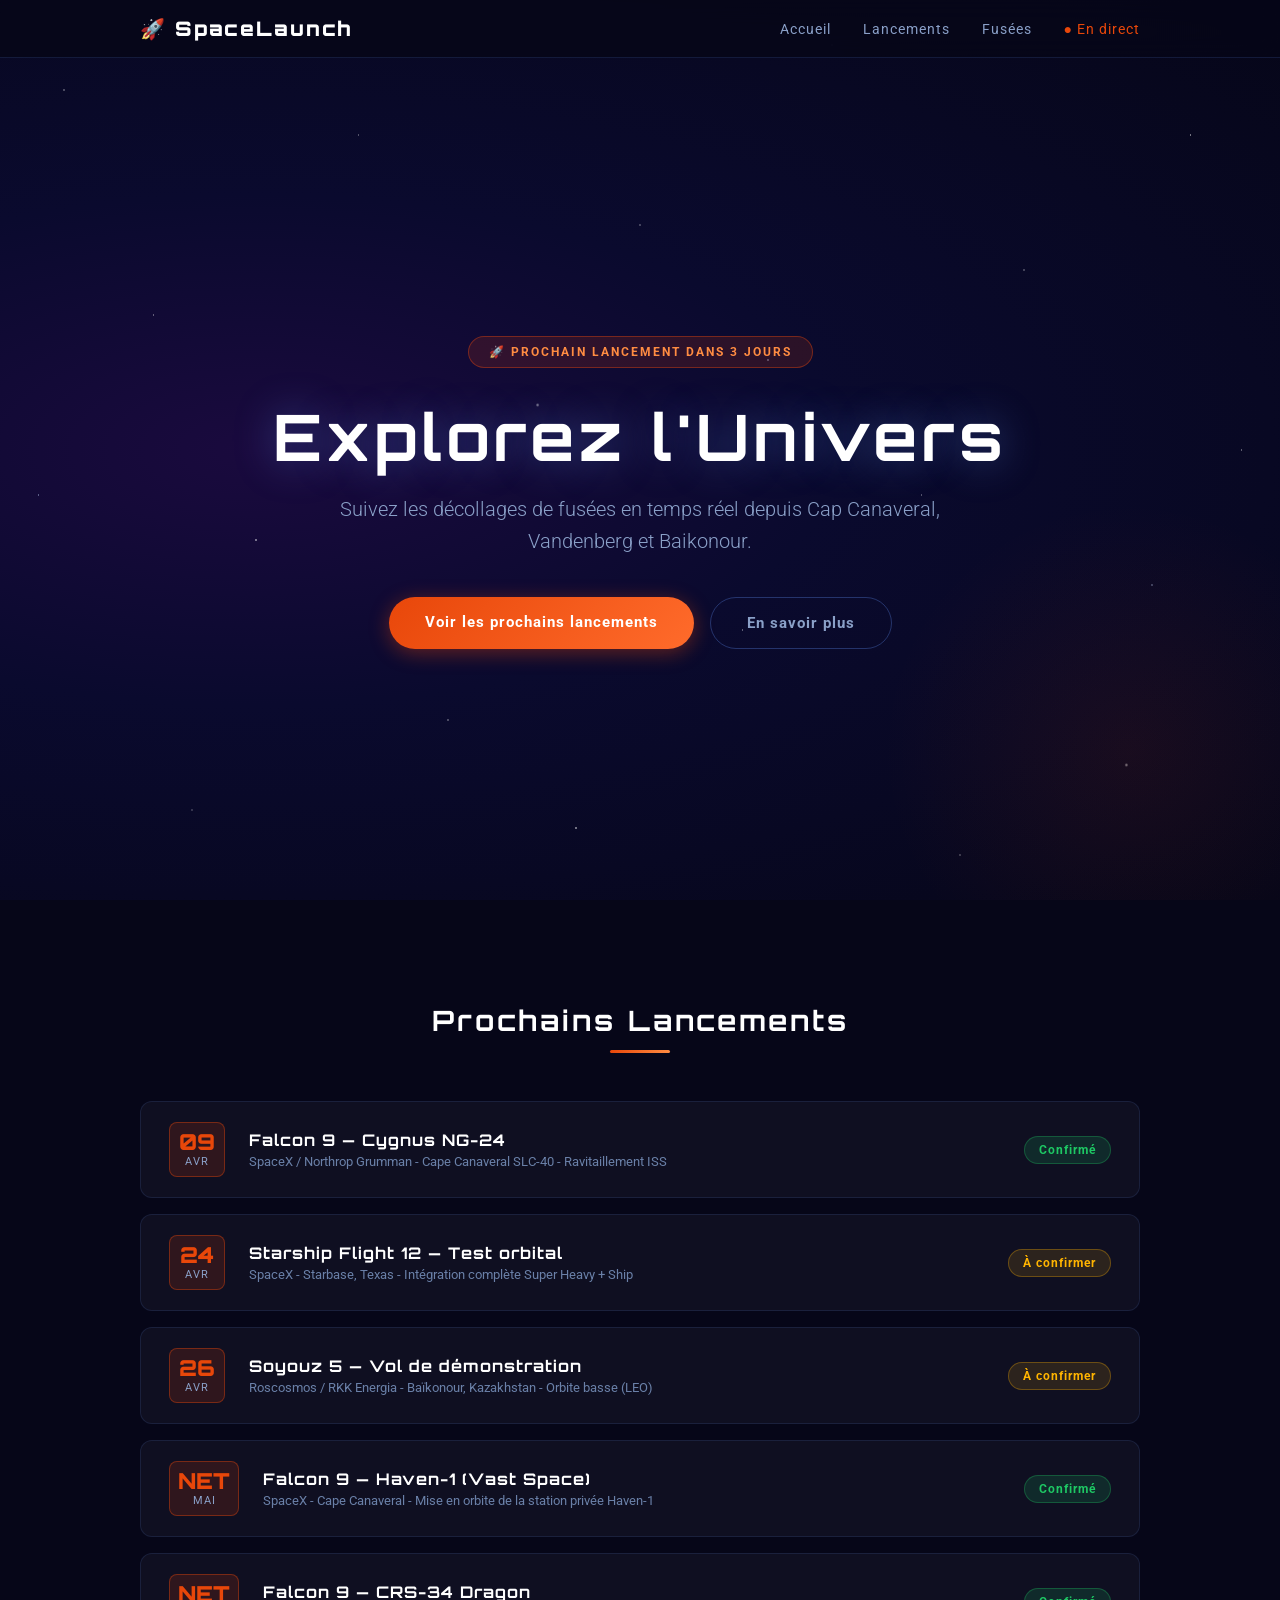
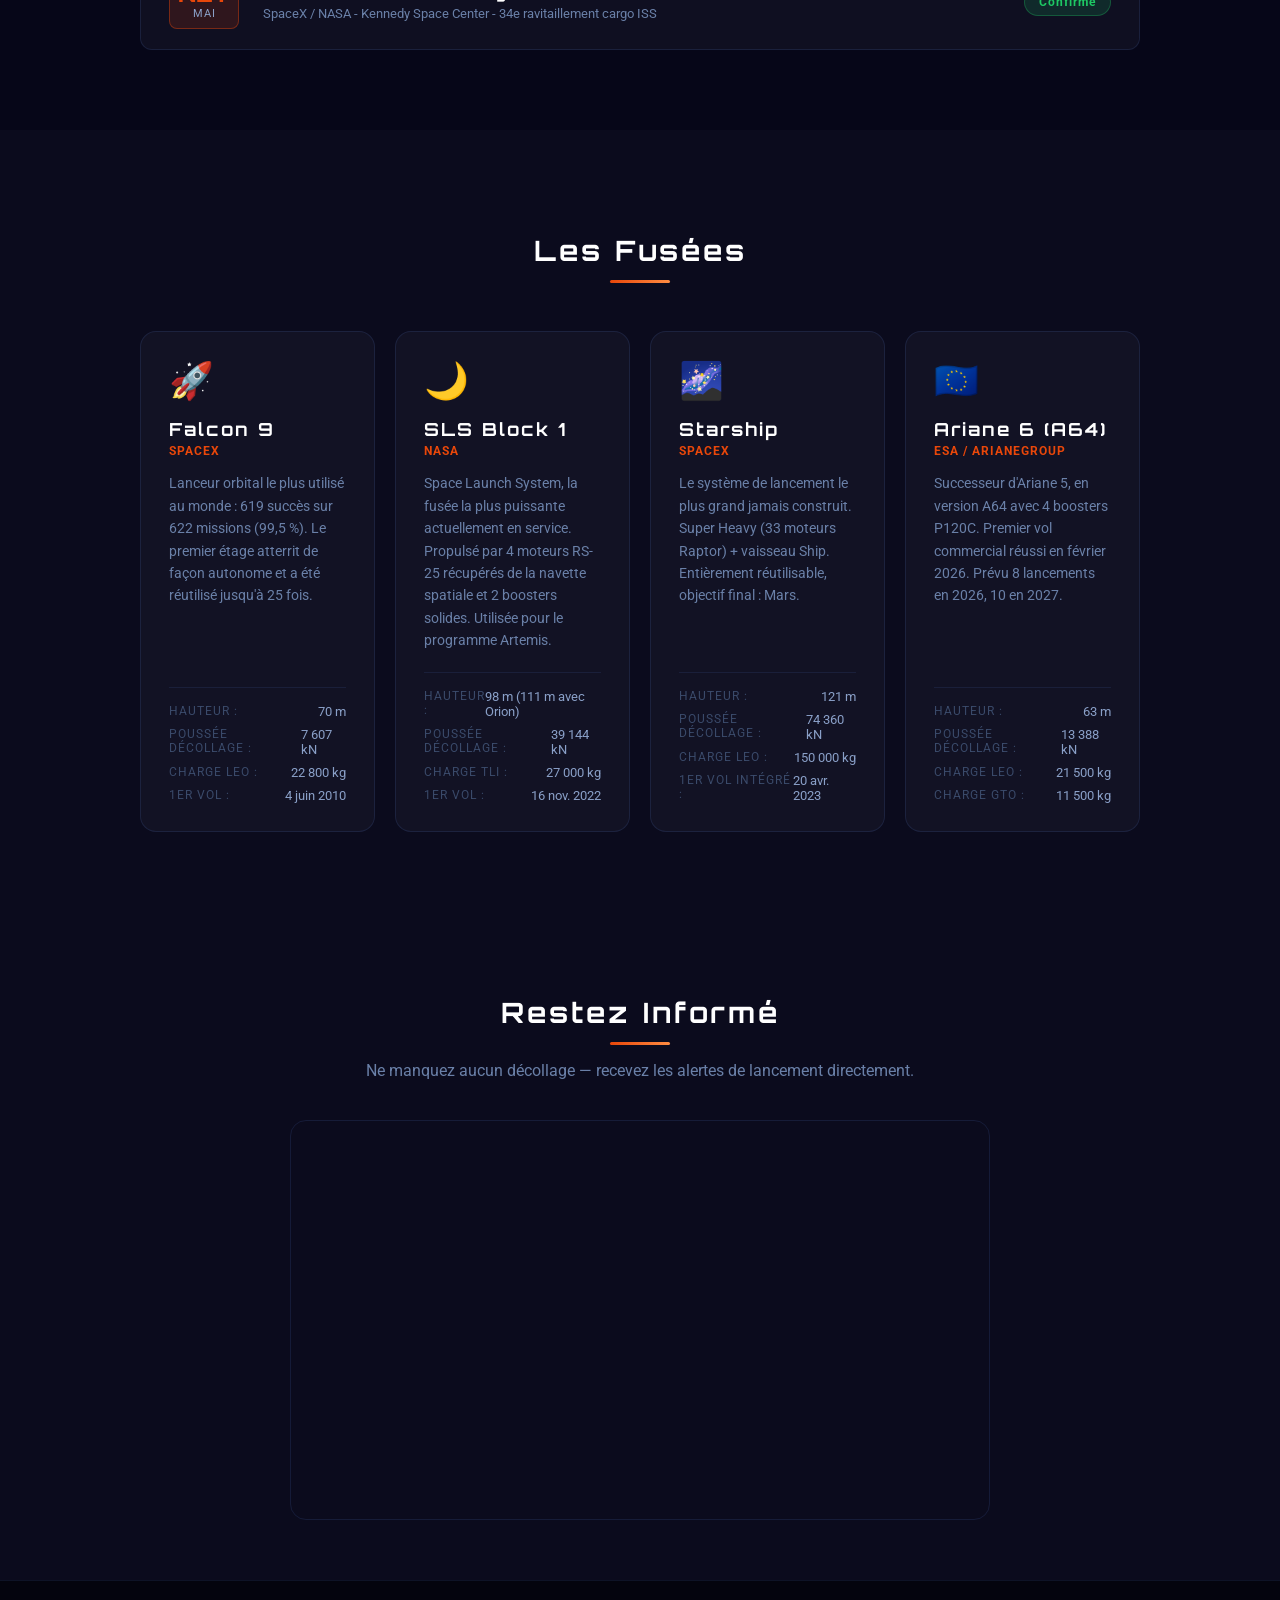
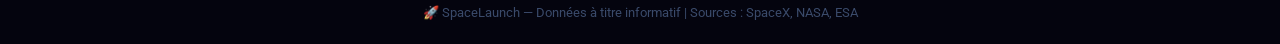
==== startup/Index.html @ 6f8156a2 "Add files via upload" ====
<!DOCTYPE html>
<html lang="fr">
<head>
  <meta charset="UTF-8">
  <meta name="viewport" content="width=device-width, initial-scale=1.0">
  <title>SpaceLaunch - Décollages de Fusées</title>
  <link rel="stylesheet" href="css/style.css">
  <script src="https://embed.typeform.com/next/embed.js"></script>
</head>
<body>

  <!-- navbar -->
  <nav class="navbar">
    <div class="container nav-inner">
      <span class="logo">&#128640; SpaceLaunch</span>
      <ul class="nav-links">
        <li><a href="#accueil">Accueil</a></li>
        <li><a href="#lancements">Lancements</a></li>
        <li><a href="#fusees">Fusées</a></li>
        <li><a href="#" class="nav-live">&#9679; En direct</a></li>
      </ul>
    </div>
  </nav>

  <!-- section principale / hero -->
  <section class="hero" id="accueil">
    <div class="hero-stars"></div>
    <div class="container hero-content">
      <p class="hero-badge">&#128640; PROCHAIN LANCEMENT DANS 3 JOURS</p>
      <h1>Explorez l'Univers</h1>
      <h2>Suivez les décollages de fusées en temps réel depuis Cap Canaveral, Vandenberg et Baikonour.</h2>
      <div class="hero-buttons">
        <a href="#lancements" class="btn-primary">Voir les prochains lancements</a>
        <a href="#fusees" class="btn-secondary">En savoir plus</a>
      </div>
    </div>
  </section>

  <!-- liste des prochains lancements -->
  <section class="launches" id="lancements">
    <div class="container">
      <h2 class="section-title">Prochains Lancements</h2>
      <div class="launch-list">

        <div class="launch-item">
          <div class="launch-date">
            <span class="day">09</span>
            <span class="month">AVR</span>
          </div>
          <div class="launch-info">
            <h3>Falcon 9 — Cygnus NG-24</h3>
            <p>SpaceX / Northrop Grumman - Cape Canaveral SLC-40 - Ravitaillement ISS</p>
          </div>
          <span class="launch-status confirmed">Confirmé</span>
        </div>

        <div class="launch-item">
          <div class="launch-date">
            <span class="day">24</span>
            <span class="month">AVR</span>
          </div>
          <div class="launch-info">
            <h3>Starship Flight 12 — Test orbital</h3>
            <p>SpaceX - Starbase, Texas - Intégration complète Super Heavy + Ship</p>
          </div>
          <span class="launch-status tbd">À confirmer</span>
        </div>

        <div class="launch-item">
          <div class="launch-date">
            <span class="day">26</span>
            <span class="month">AVR</span>
          </div>
          <div class="launch-info">
            <h3>Soyouz 5 — Vol de démonstration</h3>
            <p>Roscosmos / RKK Energia - Baïkonour, Kazakhstan - Orbite basse (LEO)</p>
          </div>
          <span class="launch-status tbd">À confirmer</span>
        </div>

        <div class="launch-item">
          <div class="launch-date">
            <span class="day">NET</span>
            <span class="month">MAI</span>
          </div>
          <div class="launch-info">
            <h3>Falcon 9 — Haven-1 (Vast Space)</h3>
            <p>SpaceX - Cape Canaveral - Mise en orbite de la station privée Haven-1</p>
          </div>
          <span class="launch-status confirmed">Confirmé</span>
        </div>

        <div class="launch-item">
          <div class="launch-date">
            <span class="day">NET</span>
            <span class="month">MAI</span>
          </div>
          <div class="launch-info">
            <h3>Falcon 9 — CRS-34 Dragon</h3>
            <p>SpaceX / NASA - Kennedy Space Center - 34e ravitaillement cargo ISS</p>
          </div>
          <span class="launch-status confirmed">Confirmé</span>
        </div>

      </div>
    </div>
  </section>

  <!-- cartes fusées -->
  <section class="rockets" id="fusees">
    <div class="container">
      <h2 class="section-title">Les Fusées</h2>
      <div class="cards">

        <div class="card">
          <div class="card-icon">&#128640;</div>
          <h3>Falcon 9</h3>
          <p class="card-company">SpaceX</p>
          <p class="card-desc">Lanceur orbital le plus utilisé au monde : 619 succès sur 622 missions (99,5 %). Le premier étage atterrit de façon autonome et a été réutilisé jusqu'à 25 fois.</p>
          <ul class="card-specs">
            <li><span>Hauteur :</span> 70 m</li>
            <li><span>Poussée décollage :</span> 7 607 kN</li>
            <li><span>Charge LEO :</span> 22 800 kg</li>
            <li><span>1er vol :</span> 4 juin 2010</li>
          </ul>
        </div>

        <div class="card">
          <div class="card-icon">&#127769;</div>
          <h3>SLS Block 1</h3>
          <p class="card-company">NASA</p>
          <!-- SLS = Space Launch System, c'est la fusée qu'ils utilisent pour Artemis -->
          <p class="card-desc">Space Launch System, la fusée la plus puissante actuellement en service. Propulsé par 4 moteurs RS-25 récupérés de la navette spatiale et 2 boosters solides. Utilisée pour le programme Artemis.</p>
          <ul class="card-specs">
            <li><span>Hauteur :</span> 98 m (111 m avec Orion)</li>
            <li><span>Poussée décollage :</span> 39 144 kN</li>
            <li><span>Charge TLI :</span> 27 000 kg</li>
            <li><span>1er vol :</span> 16 nov. 2022</li>
          </ul>
        </div>

        <div class="card">
          <div class="card-icon">&#127756;</div>
          <h3>Starship</h3>
          <p class="card-company">SpaceX</p>
          <p class="card-desc">Le système de lancement le plus grand jamais construit. Super Heavy (33 moteurs Raptor) + vaisseau Ship. Entièrement réutilisable, objectif final : Mars.</p>
          <ul class="card-specs">
            <li><span>Hauteur :</span> 121 m</li>
            <li><span>Poussée décollage :</span> 74 360 kN</li>
            <li><span>Charge LEO :</span> 150 000 kg</li>
            <li><span>1er vol intégré :</span> 20 avr. 2023</li>
          </ul>
        </div>

        <div class="card">
          <div class="card-icon">&#127466;&#127482;</div>
          <h3>Ariane 6 (A64)</h3>
          <p class="card-company">ESA / ArianeGroup</p>
          <p class="card-desc">Successeur d'Ariane 5, en version A64 avec 4 boosters P120C. Premier vol commercial réussi en février 2026. Prévu 8 lancements en 2026, 10 en 2027.</p>
          <ul class="card-specs">
            <li><span>Hauteur :</span> 63 m</li>
            <li><span>Poussée décollage :</span> 13 388 kN</li>
            <li><span>Charge LEO :</span> 21 500 kg</li>
            <li><span>Charge GTO :</span> 11 500 kg</li>
          </ul>
        </div>

      </div>
    </div>
  </section>

  <!-- formulaire newsletter (via typeform) -->
  <section class="newsletter" style="padding: 60px 0;">
    <div class="container">
      <h2 class="section-title">Restez Informé</h2>
      <p class="newsletter-subtitle">Ne manquez aucun décollage — recevez les alertes de lancement directement.</p>
      <div class="typeform-wrapper">
        <div data-tf-live="01KN4B7QRV912Q4HTPZMBXCPVQ"></div>
      </div>
    </div>
  </section>

  <footer class="footer">
    <div class="container">
      <p>&#128640; SpaceLaunch &mdash; Données à titre informatif | Sources : SpaceX, NASA, ESA</p>
    </div>
  </footer>

</body>
</html>
---- startup/css/style.css ----
@import url("https://fonts.googleapis.com/css2?family=Orbitron:wght@400;700;900&family=Roboto:wght@300;400;700&display=swap");

@import url("components/container.css");
@import url("components/avatar.css");
@import url("components/button.css");
@import url("components/banner.css");
@import url("components/card.css");

/* ── Base ── */
*, *::before, *::after {
  box-sizing: border-box;
}

body {
  font-family: 'Roboto', sans-serif;
  font-size: 16px;
  margin: 0;
  background-color: #060618;
  color: #c8d6f0;
}

h1, h2, h3 {
  font-family: 'Orbitron', sans-serif;
  font-weight: 700;
}

a {
  text-decoration: none;
}

/* ── Navbar ── */
.navbar {
  position: fixed;
  top: 0;
  width: 100%;
  z-index: 100;
  background: rgba(6, 6, 24, 0.85);
  backdrop-filter: blur(12px);
  border-bottom: 1px solid rgba(100, 150, 255, 0.15);
  padding: 16px 0;
}

.nav-inner {
  display: flex;
  align-items: center;
  justify-content: space-between;
}

.logo {
  font-family: 'Orbitron', sans-serif;
  font-size: 20px;
  font-weight: 900;
  color: white;
  letter-spacing: 2px;
}

.nav-links {
  list-style: none;
  margin: 0;
  padding: 0;
  display: flex;
  gap: 32px;
}

.nav-links a {
  color: #8aa0c8;
  font-size: 14px;
  letter-spacing: 1px;
  transition: color 0.2s;
}

.nav-links a:hover {
  color: white;
}

.nav-live {
  color: #e8470a !important;
  animation: pulse 2s infinite;
}

@keyframes pulse {
  0%, 100% { opacity: 1; }
  50% { opacity: 0.5; }
}

/* ── Section titles ── */
.section-title {
  text-align: center;
  font-size: 28px;
  color: white;
  margin-bottom: 48px;
  letter-spacing: 3px;
  position: relative;
}

.section-title::after {
  content: '';
  display: block;
  width: 60px;
  height: 3px;
  background: linear-gradient(90deg, #e8470a, #ff8c42);
  margin: 12px auto 0;
  border-radius: 2px;
}

/* ── Launches section ── */
.launches {
  padding: 80px 0;
}

.launch-list {
  display: flex;
  flex-direction: column;
  gap: 16px;
}

.launch-item {
  display: flex;
  align-items: center;
  gap: 24px;
  background: rgba(255, 255, 255, 0.04);
  border: 1px solid rgba(100, 150, 255, 0.12);
  border-radius: 12px;
  padding: 20px 28px;
  transition: background 0.2s, border-color 0.2s;
}

.launch-item:hover {
  background: rgba(100, 150, 255, 0.08);
  border-color: rgba(100, 150, 255, 0.3);
}

.launch-date {
  display: flex;
  flex-direction: column;
  align-items: center;
  min-width: 56px;
  background: rgba(232, 71, 10, 0.15);
  border: 1px solid rgba(232, 71, 10, 0.4);
  border-radius: 8px;
  padding: 8px;
}

.launch-date .day {
  font-family: 'Orbitron', sans-serif;
  font-size: 22px;
  font-weight: 900;
  color: #e8470a;
  line-height: 1;
}

.launch-date .month {
  font-size: 11px;
  color: #8aa0c8;
  letter-spacing: 1px;
  margin-top: 2px;
}

.launch-info {
  flex-grow: 1;
}

.launch-info h3 {
  font-size: 16px;
  color: white;
  margin: 0 0 4px 0;
  letter-spacing: 1px;
}

.launch-info p {
  font-size: 13px;
  color: #6a80a8;
  margin: 0;
}

.launch-status {
  font-size: 12px;
  font-weight: bold;
  letter-spacing: 1px;
  padding: 6px 14px;
  border-radius: 20px;
  white-space: nowrap;
}

.launch-status.confirmed {
  background: rgba(30, 200, 100, 0.15);
  color: #1ec864;
  border: 1px solid rgba(30, 200, 100, 0.3);
}

.launch-status.tbd {
  background: rgba(255, 180, 0, 0.12);
  color: #ffb400;
  border: 1px solid rgba(255, 180, 0, 0.3);
}

/* ── Rockets section ── */
.rockets {
  padding: 80px 0;
  background: rgba(255, 255, 255, 0.02);
}

/* ── Facts section ── */
.facts {
  padding: 80px 0;
}

.facts-grid {
  display: flex;
  flex-wrap: wrap;
  gap: 24px;
  justify-content: center;
}

.fact-item {
  display: flex;
  flex-direction: column;
  align-items: center;
  text-align: center;
  flex-basis: 200px;
  flex-grow: 1;
  background: rgba(255, 255, 255, 0.03);
  border: 1px solid rgba(100, 150, 255, 0.12);
  border-radius: 12px;
  padding: 32px 20px;
}

.fact-number {
  font-family: 'Orbitron', sans-serif;
  font-size: 28px;
  font-weight: 900;
  color: #e8470a;
  line-height: 1;
  margin-bottom: 10px;
}

.fact-label {
  font-size: 13px;
  color: #6a80a8;
}

/* ── Newsletter / Typeform ── */
.newsletter {
  padding: 80px 0;
  background: rgba(255, 255, 255, 0.02);
}

.newsletter-subtitle {
  text-align: center;
  color: #6a80a8;
  font-size: 16px;
  margin: -32px 0 40px;
}

.typeform-wrapper {
  max-width: 700px;
  margin: 0 auto;
  border-radius: 16px;
  border: 1px solid rgba(100, 150, 255, 0.12);
  min-height: 400px;
}

/* ── Footer ── */
.footer {
  background: rgba(0, 0, 0, 0.4);
  border-top: 1px solid rgba(100, 150, 255, 0.1);
  padding: 24px 0;
  text-align: center;
}

.footer p {
  font-size: 13px;
  color: #3a4a6a;
  margin: 0;
}
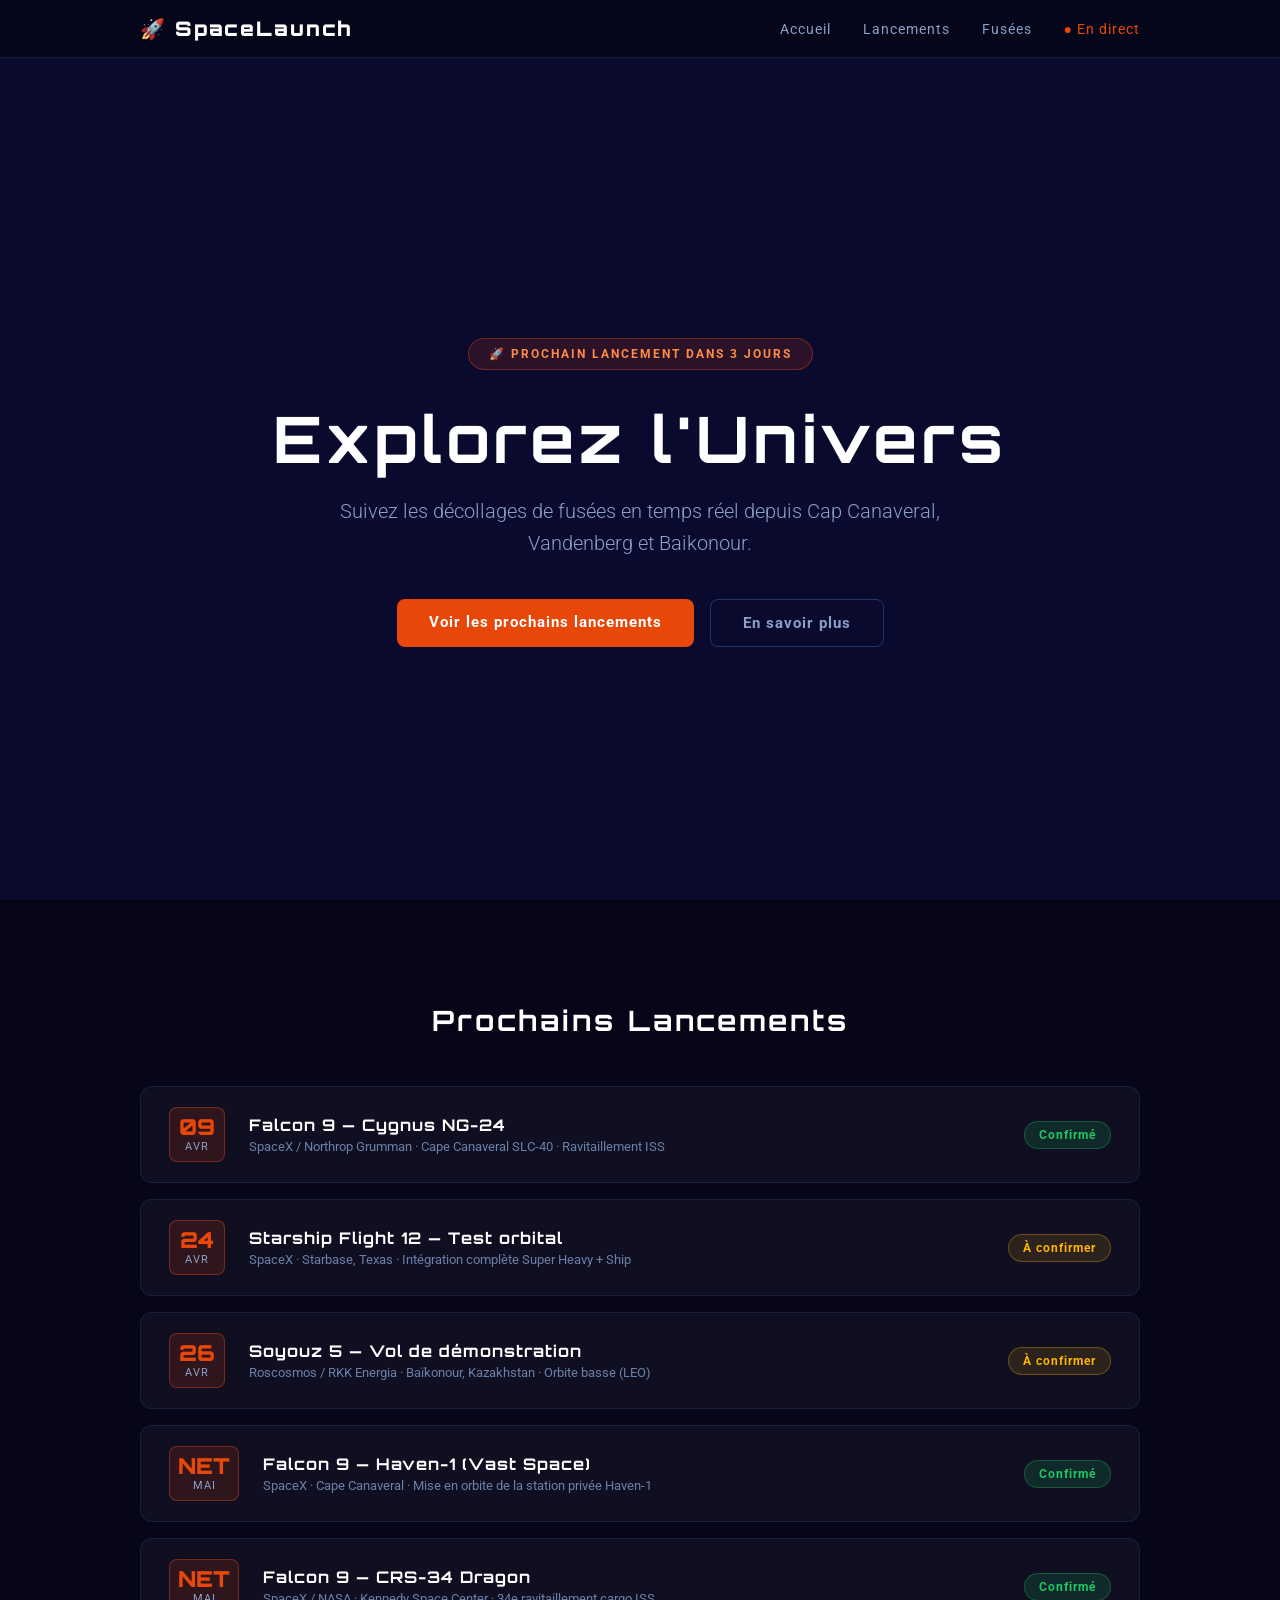
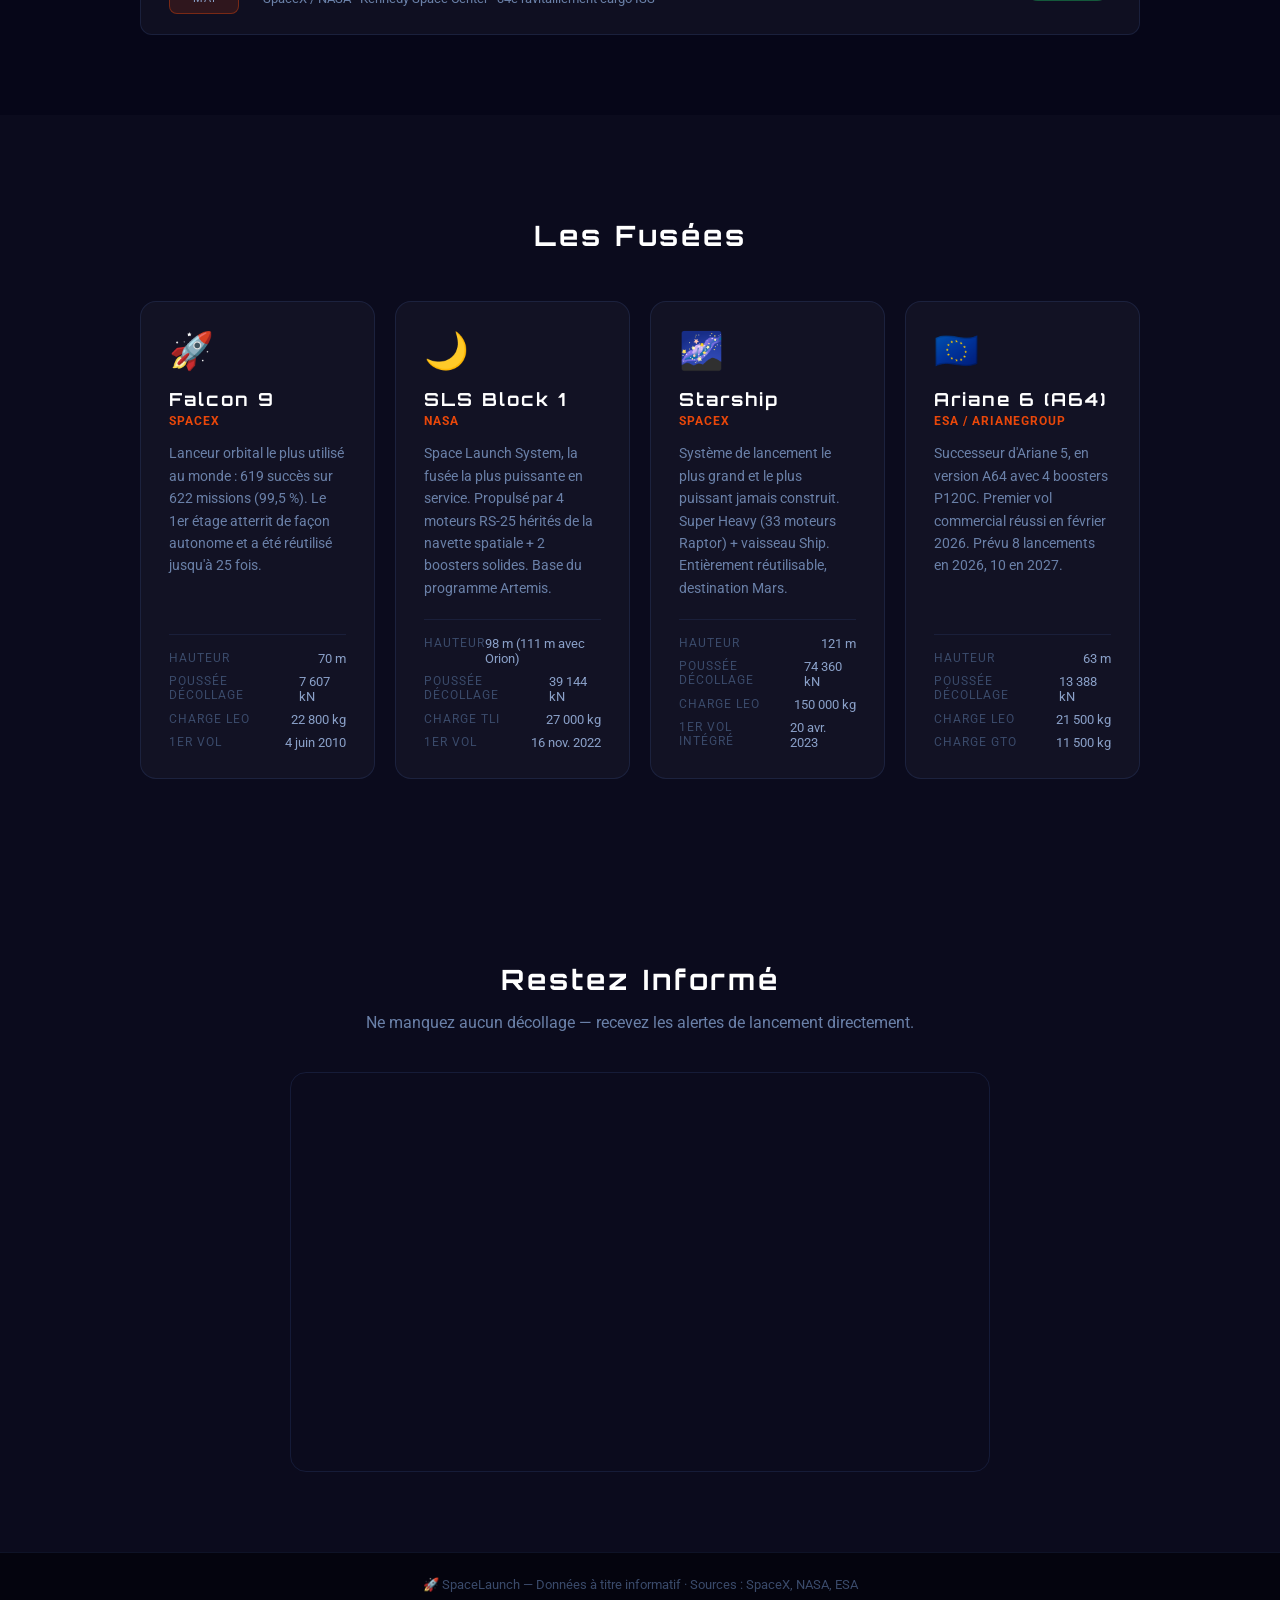
==== commit 13236add: "Add files via upload" ====
--- a/startup/Index.html
+++ b/startup/Index.html
@@ -1,5 +1,5 @@
 <!DOCTYPE html>
-<html lang="fr">
+<html>
 <head>
   <meta charset="UTF-8">
   <meta name="viewport" content="width=device-width, initial-scale=1.0">
@@ -9,35 +9,32 @@
 </head>
 <body>
 
-  <!-- navbar -->
   <nav class="navbar">
     <div class="container nav-inner">
       <span class="logo">&#128640; SpaceLaunch</span>
       <ul class="nav-links">
-        <li><a href="#accueil">Accueil</a></li>
-        <li><a href="#lancements">Lancements</a></li>
-        <li><a href="#fusees">Fusées</a></li>
+        <li><a href="#">Accueil</a></li>
+        <li><a href="#">Lancements</a></li>
+        <li><a href="#">Fusées</a></li>
         <li><a href="#" class="nav-live">&#9679; En direct</a></li>
       </ul>
     </div>
   </nav>
 
-  <!-- section principale / hero -->
-  <section class="hero" id="accueil">
+  <section class="hero">
     <div class="hero-stars"></div>
     <div class="container hero-content">
       <p class="hero-badge">&#128640; PROCHAIN LANCEMENT DANS 3 JOURS</p>
       <h1>Explorez l'Univers</h1>
       <h2>Suivez les décollages de fusées en temps réel depuis Cap Canaveral, Vandenberg et Baikonour.</h2>
       <div class="hero-buttons">
-        <a href="#lancements" class="btn-primary">Voir les prochains lancements</a>
-        <a href="#fusees" class="btn-secondary">En savoir plus</a>
+        <a href="#" class="btn-primary">Voir les prochains lancements</a>
+        <a href="#" class="btn-secondary">En savoir plus</a>
       </div>
     </div>
   </section>
 
-  <!-- liste des prochains lancements -->
-  <section class="launches" id="lancements">
+  <section class="launches">
     <div class="container">
       <h2 class="section-title">Prochains Lancements</h2>
       <div class="launch-list">
@@ -49,7 +46,7 @@
           </div>
           <div class="launch-info">
             <h3>Falcon 9 — Cygnus NG-24</h3>
-            <p>SpaceX / Northrop Grumman - Cape Canaveral SLC-40 - Ravitaillement ISS</p>
+            <p>SpaceX / Northrop Grumman · Cape Canaveral SLC-40 · Ravitaillement ISS</p>
           </div>
           <span class="launch-status confirmed">Confirmé</span>
         </div>
@@ -61,7 +58,7 @@
           </div>
           <div class="launch-info">
             <h3>Starship Flight 12 — Test orbital</h3>
-            <p>SpaceX - Starbase, Texas - Intégration complète Super Heavy + Ship</p>
+            <p>SpaceX · Starbase, Texas · Intégration complète Super Heavy + Ship</p>
           </div>
           <span class="launch-status tbd">À confirmer</span>
         </div>
@@ -73,7 +70,7 @@
           </div>
           <div class="launch-info">
             <h3>Soyouz 5 — Vol de démonstration</h3>
-            <p>Roscosmos / RKK Energia - Baïkonour, Kazakhstan - Orbite basse (LEO)</p>
+            <p>Roscosmos / RKK Energia · Baïkonour, Kazakhstan · Orbite basse (LEO)</p>
           </div>
           <span class="launch-status tbd">À confirmer</span>
         </div>
@@ -85,7 +82,7 @@
           </div>
           <div class="launch-info">
             <h3>Falcon 9 — Haven-1 (Vast Space)</h3>
-            <p>SpaceX - Cape Canaveral - Mise en orbite de la station privée Haven-1</p>
+            <p>SpaceX · Cape Canaveral · Mise en orbite de la station privée Haven-1</p>
           </div>
           <span class="launch-status confirmed">Confirmé</span>
         </div>
@@ -97,7 +94,7 @@
           </div>
           <div class="launch-info">
             <h3>Falcon 9 — CRS-34 Dragon</h3>
-            <p>SpaceX / NASA - Kennedy Space Center - 34e ravitaillement cargo ISS</p>
+            <p>SpaceX / NASA · Kennedy Space Center · 34e ravitaillement cargo ISS</p>
           </div>
           <span class="launch-status confirmed">Confirmé</span>
         </div>
@@ -106,8 +103,7 @@
     </div>
   </section>
 
-  <!-- cartes fusées -->
-  <section class="rockets" id="fusees">
+  <section class="rockets">
     <div class="container">
       <h2 class="section-title">Les Fusées</h2>
       <div class="cards">
@@ -116,12 +112,12 @@
           <div class="card-icon">&#128640;</div>
           <h3>Falcon 9</h3>
           <p class="card-company">SpaceX</p>
-          <p class="card-desc">Lanceur orbital le plus utilisé au monde : 619 succès sur 622 missions (99,5 %). Le premier étage atterrit de façon autonome et a été réutilisé jusqu'à 25 fois.</p>
+          <p class="card-desc">Lanceur orbital le plus utilisé au monde : 619 succès sur 622 missions (99,5 %). Le 1er étage atterrit de façon autonome et a été réutilisé jusqu'à 25 fois.</p>
           <ul class="card-specs">
-            <li><span>Hauteur :</span> 70 m</li>
-            <li><span>Poussée décollage :</span> 7 607 kN</li>
-            <li><span>Charge LEO :</span> 22 800 kg</li>
-            <li><span>1er vol :</span> 4 juin 2010</li>
+            <li><span>Hauteur</span>70 m</li>
+            <li><span>Poussée décollage</span>7 607 kN</li>
+            <li><span>Charge LEO</span>22 800 kg</li>
+            <li><span>1er vol</span>4 juin 2010</li>
           </ul>
         </div>
 
@@ -129,13 +125,12 @@
           <div class="card-icon">&#127769;</div>
           <h3>SLS Block 1</h3>
           <p class="card-company">NASA</p>
-          <!-- SLS = Space Launch System, c'est la fusée qu'ils utilisent pour Artemis -->
-          <p class="card-desc">Space Launch System, la fusée la plus puissante actuellement en service. Propulsé par 4 moteurs RS-25 récupérés de la navette spatiale et 2 boosters solides. Utilisée pour le programme Artemis.</p>
+          <p class="card-desc">Space Launch System, la fusée la plus puissante en service. Propulsé par 4 moteurs RS-25 hérités de la navette spatiale + 2 boosters solides. Base du programme Artemis.</p>
           <ul class="card-specs">
-            <li><span>Hauteur :</span> 98 m (111 m avec Orion)</li>
-            <li><span>Poussée décollage :</span> 39 144 kN</li>
-            <li><span>Charge TLI :</span> 27 000 kg</li>
-            <li><span>1er vol :</span> 16 nov. 2022</li>
+            <li><span>Hauteur</span>98 m (111 m avec Orion)</li>
+            <li><span>Poussée décollage</span>39 144 kN</li>
+            <li><span>Charge TLI</span>27 000 kg</li>
+            <li><span>1er vol</span>16 nov. 2022</li>
           </ul>
         </div>
 
@@ -143,12 +138,12 @@
           <div class="card-icon">&#127756;</div>
           <h3>Starship</h3>
           <p class="card-company">SpaceX</p>
-          <p class="card-desc">Le système de lancement le plus grand jamais construit. Super Heavy (33 moteurs Raptor) + vaisseau Ship. Entièrement réutilisable, objectif final : Mars.</p>
+          <p class="card-desc">Système de lancement le plus grand et le plus puissant jamais construit. Super Heavy (33 moteurs Raptor) + vaisseau Ship. Entièrement réutilisable, destination Mars.</p>
           <ul class="card-specs">
-            <li><span>Hauteur :</span> 121 m</li>
-            <li><span>Poussée décollage :</span> 74 360 kN</li>
-            <li><span>Charge LEO :</span> 150 000 kg</li>
-            <li><span>1er vol intégré :</span> 20 avr. 2023</li>
+            <li><span>Hauteur</span>121 m</li>
+            <li><span>Poussée décollage</span>74 360 kN</li>
+            <li><span>Charge LEO</span>150 000 kg</li>
+            <li><span>1er vol intégré</span>20 avr. 2023</li>
           </ul>
         </div>
 
@@ -158,10 +153,10 @@
           <p class="card-company">ESA / ArianeGroup</p>
           <p class="card-desc">Successeur d'Ariane 5, en version A64 avec 4 boosters P120C. Premier vol commercial réussi en février 2026. Prévu 8 lancements en 2026, 10 en 2027.</p>
           <ul class="card-specs">
-            <li><span>Hauteur :</span> 63 m</li>
-            <li><span>Poussée décollage :</span> 13 388 kN</li>
-            <li><span>Charge LEO :</span> 21 500 kg</li>
-            <li><span>Charge GTO :</span> 11 500 kg</li>
+            <li><span>Hauteur</span>63 m</li>
+            <li><span>Poussée décollage</span>13 388 kN</li>
+            <li><span>Charge LEO</span>21 500 kg</li>
+            <li><span>Charge GTO</span>11 500 kg</li>
           </ul>
         </div>
 
@@ -169,8 +164,7 @@
     </div>
   </section>
 
-  <!-- formulaire newsletter (via typeform) -->
-  <section class="newsletter" style="padding: 60px 0;">
+  <section class="newsletter">
     <div class="container">
       <h2 class="section-title">Restez Informé</h2>
       <p class="newsletter-subtitle">Ne manquez aucun décollage — recevez les alertes de lancement directement.</p>
@@ -182,7 +176,7 @@
 
   <footer class="footer">
     <div class="container">
-      <p>&#128640; SpaceLaunch &mdash; Données à titre informatif | Sources : SpaceX, NASA, ESA</p>
+      <p>&#128640; SpaceLaunch &mdash; Données à titre informatif · Sources : SpaceX, NASA, ESA</p>
     </div>
   </footer>
 
--- a/startup/css/style.css
+++ b/startup/css/style.css
@@ -93,15 +93,6 @@
   position: relative;
 }
 
-.section-title::after {
-  content: '';
-  display: block;
-  width: 60px;
-  height: 3px;
-  background: linear-gradient(90deg, #e8470a, #ff8c42);
-  margin: 12px auto 0;
-  border-radius: 2px;
-}
 
 /* ── Launches section ── */
 .launches {
@@ -122,12 +113,6 @@
   border: 1px solid rgba(100, 150, 255, 0.12);
   border-radius: 12px;
   padding: 20px 28px;
-  transition: background 0.2s, border-color 0.2s;
-}
-
-.launch-item:hover {
-  background: rgba(100, 150, 255, 0.08);
-  border-color: rgba(100, 150, 255, 0.3);
 }
 
 .launch-date {
